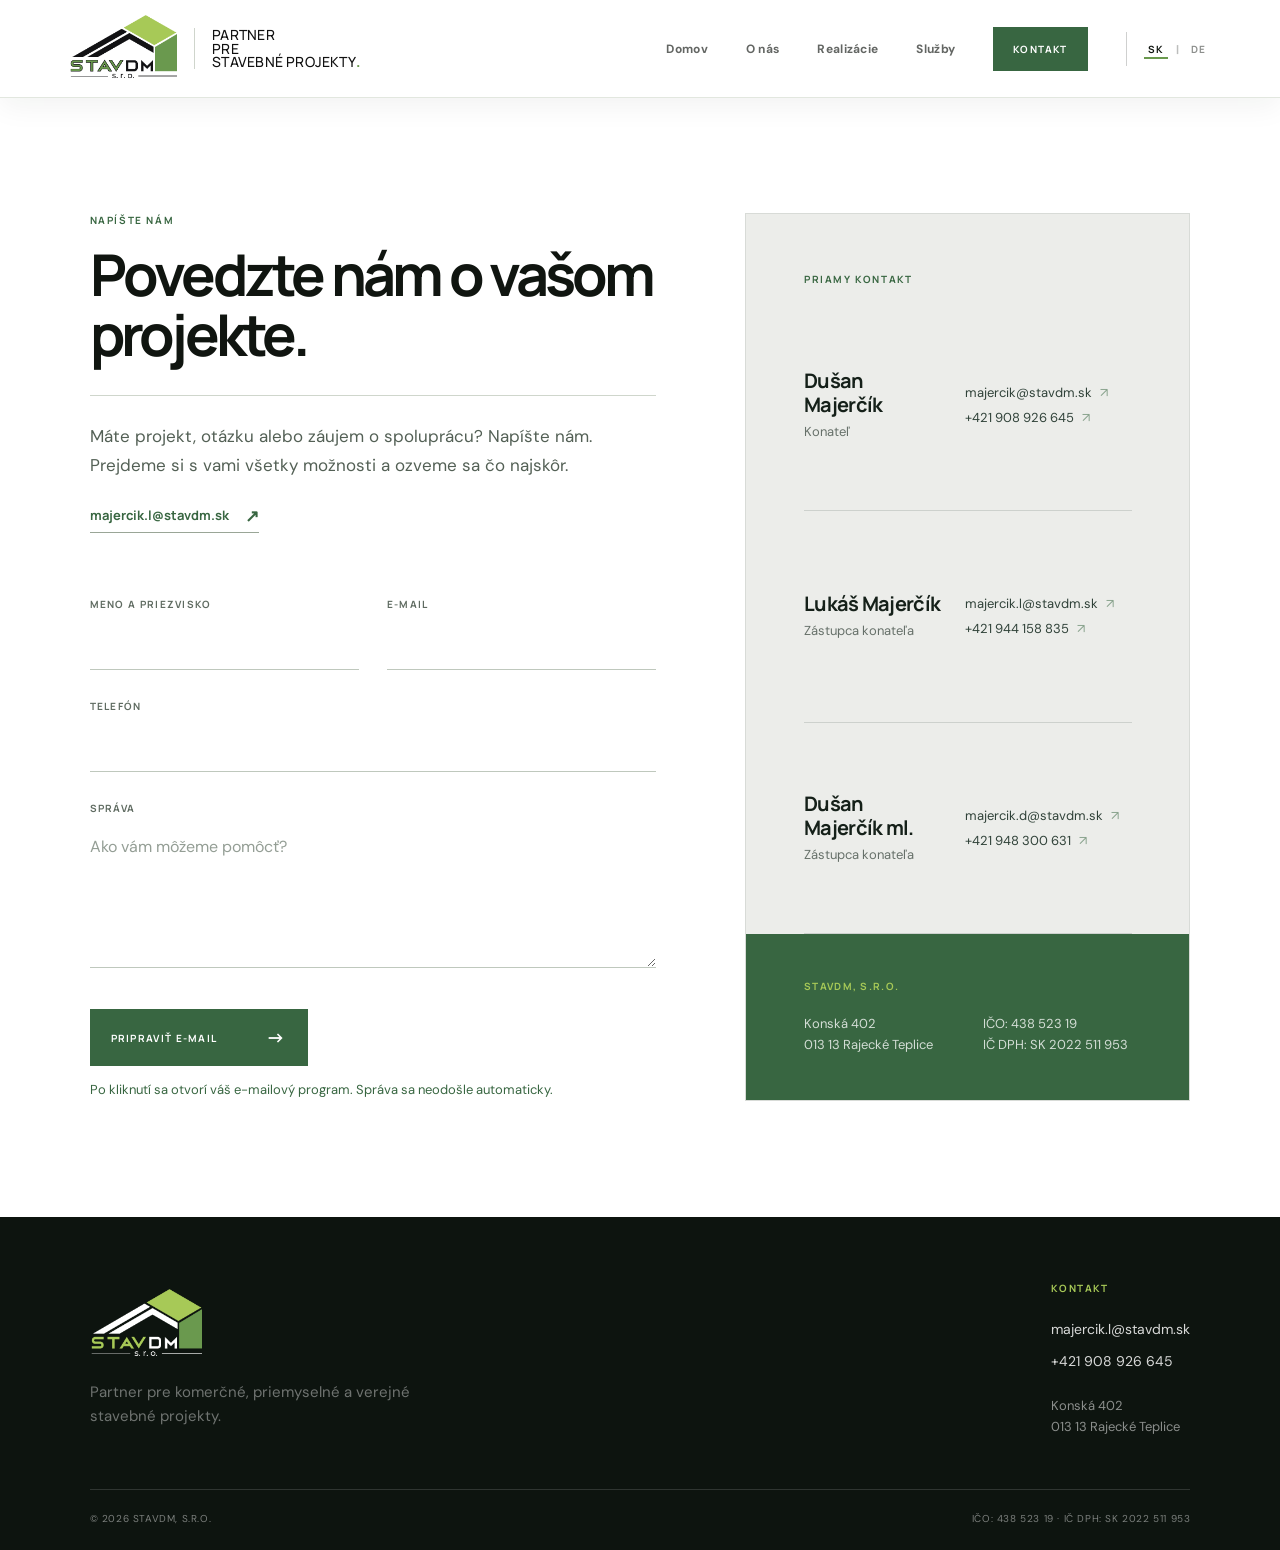
==== kontakt.html @ b0715de5 "Nahratie webu" ====
<!doctype html>
<html lang="sk">
  <head>
    <meta charset="UTF-8" />
    <meta name="viewport" content="width=device-width,initial-scale=1.0" />
    <meta
      name="description"
      content="Kontaktujte StavDM. Radi s vami preberieme váš stavebný projekt, jeho možnosti a všetky dôležité detaily."
    />
    <meta name="robots" content="index,follow" />
    <meta name="theme-color" content="#386641" />
    <title>Kontakt | StavDM</title>
    <script src="js/i18n.js?v=20261020-3"></script>
    <link rel="preconnect" href="https://fonts.googleapis.com" />
    <link rel="preconnect" href="https://fonts.gstatic.com" crossorigin />
    <link
      href="https://fonts.googleapis.com/css2?family=DM+Sans:wght@400;500;600;700&amp;family=Manrope:wght@500;600;700;800&amp;display=swap"
      rel="stylesheet"
    />
    <link rel="stylesheet" href="css/style.css" />
    <link rel="stylesheet" href="css/contact-page.css?v=20261019-11" />
    <link rel="icon" type="image/png" sizes="32x32" href="assets/icons/favicon-32.png" />
    <link rel="icon" type="image/png" sizes="192x192" href="assets/icons/favicon-192.png" />
    <link rel="apple-touch-icon" sizes="180x180" href="assets/icons/apple-touch-icon.png" />
    <link rel="manifest" href="site.webmanifest" />
  </head>
  <body class="contact-page-body">
    <header class="site-header">
      <a class="brand" href="index.html">
        <img src="assets/brand/StavDM_novelogo_1.png" alt="StavDM, s.r.o." />
        <span class="brand-tagline"
          >Partner<br />pre<br />stavebné projekty<span class="brand-dot"
            >.</span
          ></span
        >
      </a>
      <button
        class="menu-toggle"
        type="button"
        aria-label="Otvoriť menu"
        aria-expanded="false"
        aria-controls="main-navigation"
      >
        <span></span><span></span><span></span>
      </button>
      <nav class="main-nav" id="main-navigation" aria-label="Hlavná navigácia">
        <a href="index.html">Domov</a>
        <a href="o-nas.html">O nás</a>
        <a href="projekty.html">Realizácie</a>
        <a href="sluzby.html">Služby</a>
        <a class="nav-contact active" href="kontakt.html" aria-current="page"
          >Kontakt</a
        >
      </nav>
    </header>

    <main>
      <section class="contact-content" aria-label="Kontaktný formulár a kontakty">
        <div class="contact-form-panel">
          <header>
            <p class="eyebrow">NAPÍŠTE NÁM</p>
            <h1>Povedzte nám o vašom projekte.</h1>
            <div class="contact-form-intro">
              <p>
                Máte projekt, otázku alebo záujem o spoluprácu? Napíšte nám.
                Prejdeme si s vami všetky možnosti a ozveme sa čo najskôr.
              </p>
              <a href="mailto:majercik.l@stavdm.sk"
                >majercik.l@stavdm.sk <span aria-hidden="true">↗</span></a
              >
            </div>
          </header>

          <form id="contact-form" aria-describedby="form-note">
            <div class="contact-form-row">
              <label for="contact-name">
                <span>Meno a priezvisko</span>
                <input id="contact-name" type="text" name="name" required autocomplete="name" />
              </label>
              <label for="contact-email">
                <span>E-mail</span>
                <input id="contact-email" type="email" name="email" required autocomplete="email" />
              </label>
            </div>
            <label for="contact-phone">
              <span>Telefón</span>
              <input id="contact-phone" type="tel" name="phone" autocomplete="tel" />
            </label>
            <label for="contact-message">
              <span>Správa</span>
              <textarea
                id="contact-message"
                name="message"
                rows="5"
                required
                placeholder="Ako vám môžeme pomôcť?"
              ></textarea>
            </label>
            <button class="contact-submit" type="submit">
              Pripraviť e-mail <span aria-hidden="true">→</span>
            </button>
            <p class="form-note" id="form-note" aria-live="polite">
              Po kliknutí sa otvorí váš e-mailový program. Správa sa neodošle automaticky.
            </p>
          </form>
        </div>

        <aside class="contact-directory">
          <p class="eyebrow">PRIAMY KONTAKT</p>

          <article>
            <div>
              <h3>Dušan Majerčík</h3>
              <p>Konateľ</p>
            </div>
            <div class="contact-directory-links">
              <a href="mailto:majercik@stavdm.sk">majercik@stavdm.sk</a>
              <a href="tel:+421908926645">+421 908 926 645</a>
            </div>
          </article>

          <article>
            <div>
              <h3>Lukáš Majerčík</h3>
              <p>Zástupca konateľa</p>
            </div>
            <div class="contact-directory-links">
              <a href="mailto:majercik.l@stavdm.sk">majercik.l@stavdm.sk</a>
              <a href="tel:+421944158835">+421 944 158 835</a>
            </div>
          </article>

          <article>
            <div>
              <h3>Dušan Majerčík ml.</h3>
              <p>Zástupca konateľa</p>
            </div>
            <div class="contact-directory-links">
              <a href="mailto:majercik.d@stavdm.sk">majercik.d@stavdm.sk</a>
              <a href="tel:+421948300631">+421 948 300 631</a>
            </div>
          </article>

          <div class="contact-company">
            <span>StavDM, s.r.o.</span>
            <address>Konská 402<br />013 13 Rajecké Teplice</address>
            <p>IČO: 438 523 19<br />IČ DPH: SK 2022 511 953</p>
          </div>
        </aside>
      </section>
    </main>

    <footer class="site-footer">
      <div class="site-footer-main">
        <div class="site-footer-brand">
          <a href="index.html">
            <img src="assets/brand/stavDM_novelogo_22.png" alt="StavDM, s.r.o." />
          </a>
          <p>Partner pre komerčné, priemyselné a verejné stavebné projekty.</p>
        </div>
        <div class="site-footer-contact">
          <p>Kontakt</p>
          <a href="mailto:majercik.l@stavdm.sk">majercik.l@stavdm.sk</a>
          <a href="tel:+421908926645">+421 908 926 645</a>
          <address>Konská 402<br />013 13 Rajecké Teplice</address>
        </div>
      </div>
      <div class="site-footer-bottom">
        <small>© <span id="year"></span> StavDM, s.r.o.</small>
        <span>IČO: 438 523 19 · IČ DPH: SK 2022 511 953</span>
      </div>
    </footer>

    <script src="js/script.js?v=20261020-17"></script>
  </body>
</html>
---- css/style.css ----
:root{--lime:#a7c957;--green:#6a994e;--forest:#386641;--ink:#101510;--soft:#f3f5ef;--line:#d8ded4}*{box-sizing:border-box}html{scroll-behavior:smooth}body{margin:0;background:#fff;color:var(--ink);font-family:"DM Sans",Arial,sans-serif}a{color:inherit;text-decoration:none}h1,h2,h3,p{margin-top:0}h1,h2,h3{font-family:"Manrope",Arial,sans-serif}.site-header{height:98px;padding:0 clamp(24px,5.4vw,96px);display:flex;align-items:center;justify-content:space-between;border-bottom:1px solid #e7eae5;background:#fff;position:relative;z-index:5}.brand img{width:155px;display:block}.main-nav{height:100%;display:flex;align-items:center;gap:38px;font-size:12px;font-weight:700;letter-spacing:.025em}.main-nav>a:not(.nav-contact){height:100%;display:flex;align-items:center;position:relative;opacity:.65}.main-nav>a.active:not(.nav-contact),.main-nav>a:hover:not(.nav-contact){opacity:1}.main-nav>a.active:not(.nav-contact):after{content:"";height:3px;background:var(--green);position:absolute;bottom:0;left:0;right:0}.nav-contact,.button{background:var(--forest);color:#fff;padding:15px 20px;text-transform:uppercase;font:700 10px "Manrope";letter-spacing:.12em;border:0;cursor:pointer}.nav-contact b{font-size:16px;margin-left:8px}.menu-toggle{display:none}.hero{height:calc(100vh - 98px);min-height:610px;position:relative;background:var(--ink);padding:clamp(28px,4.5vw,72px);display:flex;align-items:end;overflow:hidden}.hero-image{position:absolute;inset:0;background:url("../assets/optimized/projects/lakeside-park-ii.webp") center/cover;filter:saturate(.74) contrast(1.06)}.hero-shade{position:absolute;inset:0;background:linear-gradient(90deg,rgba(7,13,8,.6),rgba(7,13,8,.03) 70%),linear-gradient(0deg,rgba(7,13,8,.25),transparent)}.hero-content{position:relative;background:#fff;width:min(700px,100%);padding:clamp(30px,4vw,63px);margin-bottom:clamp(0px,4vh,34px)}.eyebrow,.section-label{font:700 10px "Manrope";letter-spacing:.16em;text-transform:uppercase;color:var(--forest);margin:0 0 22px}.light{color:var(--lime)!important}h1{font-size:clamp(48px,5.8vw,87px);line-height:1;letter-spacing:-.075em;margin:0 0 22px}em{font-style:normal;color:var(--green)}.hero-content>p:not(.eyebrow),.page-title>p:last-child{font-size:16px;line-height:1.6;max-width:500px;margin-bottom:29px}.button{display:inline-flex;align-items:center;gap:22px;transition:background .2s,transform .2s}.button:hover{background:#203e28;transform:translateY(-2px)}.button-light{background:var(--forest);color:#fff}.button span{font-size:17px}.section{padding:clamp(80px,10vw,150px) clamp(24px,9vw,150px)}.landing-intro{display:grid;grid-template-columns:1fr 1.65fr;gap:7vw;align-items:start;background:#fff;border-bottom:1px solid var(--line)}.landing-intro h2,.cta-band h2{font-size:clamp(36px,4.2vw,62px);line-height:1.08;letter-spacing:-.065em;max-width:710px;margin-bottom:24px}.landing-intro p{font-size:18px;line-height:1.6;max-width:560px;color:#4c564d}.text-link{font:700 11px "Manrope";letter-spacing:.11em;text-transform:uppercase;display:inline-flex;gap:12px;align-items:center;margin-top:14px;border-bottom:1px solid var(--green);padding-bottom:6px}.text-link span{font-size:17px}.landing-links{padding:0 clamp(24px,5.4vw,96px) 90px;display:grid;grid-template-columns:1.4fr 1fr 1fr;gap:14px;background:#fff}.landing-tile{min-height:410px;padding:31px;display:block;position:relative;overflow:hidden;color:#fff;background:var(--forest)}.landing-tile:before{content:"";position:absolute;inset:0;background:center/cover;opacity:.48;transition:transform .5s}.landing-tile:hover:before{transform:scale(1.06)}.tile-projects:before{background-image:url("../assets/optimized/projects/volvo-valaliky.webp")}.tile-services{background:#6a994e}.tile-services:before{background-image:url("../assets/optimized/projects/doas-haly.webp")}.tile-contact{background:var(--ink)}.landing-tile:after{content:"";position:absolute;inset:0;background:linear-gradient(0deg,rgba(6,14,8,.74),rgba(6,14,8,.08))}.landing-tile span,.landing-tile h2,.landing-tile b{position:relative;z-index:1}.landing-tile span{font:700 10px "Manrope";letter-spacing:.14em;color:var(--lime)}.landing-tile h2{font-size:clamp(31px,3vw,48px);line-height:1;letter-spacing:-.07em;position:absolute;left:31px;bottom:28px;margin:0}.landing-tile b{position:absolute;right:30px;bottom:26px;border:1px solid rgba(255,255,255,.7);border-radius:50%;height:37px;width:37px;text-align:center;font:400 21px/34px Arial}.statement{background:var(--soft);padding:clamp(85px,12vw,155px) max(24px,16vw)}.statement p{font:600 clamp(28px,3.35vw,52px)/1.25 "Manrope";letter-spacing:-.06em;margin:0}.page-title{padding:clamp(75px,10vw,140px) clamp(24px,10vw,165px);background:var(--soft);border-bottom:10px solid var(--lime)}.page-title.dark{background:var(--ink);color:#fff;border-color:var(--green)}.page-title.dark h1 em{color:var(--lime)}.projects{background:#fff}.project-grid{display:grid;grid-template-columns:repeat(2,1fr);gap:18px}.project{min-height:440px;position:relative;overflow:hidden;background:var(--ink)}.project-large{grid-column:span 2;min-height:590px}.project img{position:absolute;inset:0;width:100%;height:100%;object-fit:cover;transition:transform .7s}.project:hover img{transform:scale(1.04)}.project:after{content:"";position:absolute;inset:0;background:linear-gradient(0deg,rgba(6,13,7,.9),transparent 58%)}.project>div{color:#fff;position:absolute;z-index:1;left:32px;bottom:29px}.project p{font:700 10px "Manrope";letter-spacing:.14em;color:var(--lime);margin-bottom:8px}.project h3{font-size:clamp(26px,3vw,43px);letter-spacing:-.06em;margin:0}.project-history{display:grid;grid-template-columns:1fr 1.5fr;gap:7vw;margin-top:90px;padding-top:36px;border-top:2px solid var(--ink)}.project-history h3{font-size:28px;line-height:1.15;letter-spacing:-.05em;margin:0}.project-history ul{list-style:none;padding:0;margin:0}.project-history li{display:grid;grid-template-columns:78px 1fr;gap:12px;padding:14px 0;border-bottom:1px solid var(--line);font-size:14px}.project-history b{font:700 11px "Manrope";letter-spacing:.1em;color:var(--green)}.services{background:#fff;padding-top:50px}.service-list{display:grid;grid-template-columns:repeat(3,1fr);border-top:2px solid var(--ink);border-left:1px solid var(--line)}.service-list article{min-height:280px;padding:28px;border-right:1px solid var(--line);border-bottom:1px solid var(--line)}.service-list span{font:700 10px "Manrope";letter-spacing:.1em;color:var(--green)}.service-list h3{font-size:27px;line-height:1.13;letter-spacing:-.055em;margin:48px 0 11px}.service-list p{font-size:14px;line-height:1.55;color:#5b665d;max-width:230px}.cta-band{background:var(--lime);padding:80px clamp(24px,9vw,150px);display:flex;justify-content:space-between;align-items:end;gap:30px}.cta-band h2{margin:0}.button-green{background:var(--ink);white-space:nowrap}.contact-page{display:grid;grid-template-columns:1.15fr .85fr;gap:8vw;background:#fff}.contact-form-wrap h2{font-size:43px;letter-spacing:-.06em}.contact-form-wrap form{max-width:600px}.contact-form-wrap label{display:block;font:700 10px "Manrope";letter-spacing:.12em;text-transform:uppercase;color:#657065;margin:22px 0}.contact-form-wrap input,.contact-form-wrap textarea{display:block;width:100%;border:0;border-bottom:2px solid var(--line);padding:12px 0 10px;background:transparent;color:var(--ink);font:16px "DM Sans";outline:0;resize:vertical}.contact-form-wrap input:focus,.contact-form-wrap textarea:focus{border-color:var(--green)}.contact-form-wrap button{margin-top:14px}.form-note{font-size:13px;color:var(--forest);margin-top:15px}.contacts{background:var(--soft);padding:clamp(27px,4vw,58px)}.contacts article{padding:0 0 22px;margin-bottom:22px;border-bottom:1px solid var(--line)}.contacts h3{font-size:20px;letter-spacing:-.04em;margin-bottom:3px}.contacts p{font-size:13px;color:#647065;margin-bottom:15px}.contacts a{display:block;font-size:13px;line-height:1.75;font-weight:600}.contacts a:hover{color:var(--green)}.company-info{padding-top:9px;display:flex;flex-direction:column;gap:13px;font:700 10px "Manrope";letter-spacing:.08em;color:#657065}footer{padding:58px clamp(24px,5.4vw,96px) 27px;background:var(--ink);color:#fff;display:grid;grid-template-columns:1.7fr 1.7fr 1fr;gap:24px;align-items:start}footer img{width:155px}footer p{margin:9px 0 0;font-size:13px;opacity:.65}footer>a{text-align:right;font:700 10px "Manrope";letter-spacing:.12em;text-transform:uppercase}footer small{grid-column:1/-1;border-top:1px solid rgba(255,255,255,.18);padding-top:20px;margin-top:24px;font-size:11px;color:#91a08e}@media(max-width:760px){.site-header{height:74px;padding:0 20px}.brand img{width:126px}.menu-toggle{width:44px;height:44px;padding:0;border:0;background:transparent;display:flex;flex-direction:column;justify-content:center;align-items:flex-end;gap:5px}.menu-toggle span{width:24px;height:2px;background:var(--ink)}.main-nav{display:none;position:absolute;left:0;right:0;top:74px;height:auto;padding:22px 20px;background:#fff;box-shadow:0 12px 18px rgba(0,0,0,.1);flex-direction:column;align-items:stretch;gap:19px}.main-nav.open{display:flex}.main-nav>a:not(.nav-contact){height:auto}.main-nav>a.active:not(.nav-contact):after{display:none}.nav-contact{text-align:center}.hero{height:calc(100vh - 74px);min-height:560px;padding:18px;align-items:end}.hero-content{padding:28px;margin:0}.hero-content>p:not(.eyebrow),.page-title>p:last-child{font-size:15px}.section,.page-title{padding:70px 22px}.landing-intro{grid-template-columns:1fr;gap:23px}.landing-intro p{font-size:16px}.landing-links{padding:0 22px 60px;grid-template-columns:1fr;gap:12px}.landing-tile{min-height:245px}.statement{padding:82px 31px}.project-grid{grid-template-columns:1fr;gap:12px}.project,.project-large{grid-column:auto;min-height:340px}.project>div{left:21px;bottom:20px}.project h3{font-size:30px}.project-history{grid-template-columns:1fr;gap:25px;margin-top:55px}.service-list{grid-template-columns:1fr}.service-list article{min-height:auto;padding:26px}.service-list h3{margin:26px 0 8px}.cta-band{display:block;padding:65px 22px}.cta-band h2{margin-bottom:28px}.contact-page{grid-template-columns:1fr;gap:42px}.contact-form-wrap h2{font-size:37px}.contacts{padding:30px}footer{grid-template-columns:1fr;gap:6px}footer>a{text-align:left;margin-top:16px}footer small{margin-top:25px}}
---- css/contact-page.css ----
.contact-page-body {
  min-width: 320px;
  background: #fff;
}

.contact-page-body .site-header {
  position: sticky;
  z-index: 100;
  top: 0;
  background: rgba(255, 255, 255, 0.97);
  border-bottom-color: #e2e7df;
  box-shadow: 0 8px 28px rgba(20, 34, 24, 0.055);
  backdrop-filter: blur(12px);
}

.contact-page-body .brand-tagline {
  color: #111;
  border-left-color: #cfd5cc;
}

.contact-page-body .main-nav > a:not(.nav-contact) {
  color: var(--ink);
}

.contact-page-body .nav-contact {
  background: var(--forest);
  color: #fff;
}

.contact-content {
  padding: clamp(76px, 9vw, 132px) clamp(24px, 7vw, 112px);
  display: grid;
  grid-template-columns: minmax(0, 1.12fr) minmax(390px, 0.88fr);
  gap: clamp(36px, 7vw, 108px);
  align-items: stretch;
}

.contact-form-panel {
  max-width: 790px;
}

.contact-form-panel > header {
  margin-bottom: clamp(44px, 5vw, 70px);
}

.contact-form-panel .eyebrow {
  margin-bottom: 18px;
}

.contact-form-panel h1 {
  max-width: 650px;
  margin: 0;
  font-size: clamp(38px, 4.5vw, 66px);
  line-height: 1.04;
  letter-spacing: -0.065em;
}

.contact-form-intro {
  max-width: 620px;
  margin-top: 30px;
  padding-top: 26px;
  border-top: 1px solid #cfd6cc;
}

.contact-form-intro > p {
  max-width: 560px;
  margin: 0 0 24px;
  color: #536055;
  font-size: 17px;
  line-height: 1.72;
}

.contact-form-intro > a {
  display: inline-flex;
  padding-bottom: 8px;
  border-bottom: 1px solid #9aa697;
  align-items: center;
  gap: 16px;
  color: var(--forest);
  font: 700 13px "Manrope", Arial, sans-serif;
  transition: color 0.2s ease, border-color 0.2s ease;
}

.contact-form-intro > a span {
  font-size: 17px;
  line-height: 1;
  transition: transform 0.2s ease;
}

.contact-form-intro > a:hover {
  color: var(--green);
  border-color: var(--green);
}

.contact-form-intro > a:hover span { transform: translate(3px, -3px); }

.contact-form-panel form {
  width: 100%;
}

.contact-form-row {
  display: grid;
  grid-template-columns: repeat(2, minmax(0, 1fr));
  gap: 28px;
}

.contact-form-panel label {
  margin: 0 0 29px;
  display: block;
}

.contact-form-panel label > span {
  display: block;
  margin-bottom: 9px;
  color: #5f6b61;
  font: 700 10px "Manrope", Arial, sans-serif;
  letter-spacing: 0.13em;
  text-transform: uppercase;
}

.contact-form-panel input,
.contact-form-panel textarea {
  width: 100%;
  min-height: 50px;
  padding: 11px 0 12px;
  border: 0;
  border-bottom: 1px solid #bfc8bd;
  border-radius: 0;
  outline: 0;
  background: transparent;
  color: var(--ink);
  font: 16px/1.5 "DM Sans", Arial, sans-serif;
  resize: vertical;
  transition: border-color 0.2s ease, box-shadow 0.2s ease;
}

.contact-form-panel textarea {
  min-height: 128px;
}

.contact-form-panel textarea::placeholder {
  color: #949e95;
}

.contact-form-panel input:focus,
.contact-form-panel textarea:focus {
  border-color: var(--green);
  box-shadow: 0 1px 0 var(--green);
}

.contact-submit {
  min-width: 218px;
  min-height: 57px;
  margin-top: 7px;
  padding: 17px 21px;
  border: 0;
  background: var(--forest);
  color: #fff;
  cursor: pointer;
  display: inline-flex;
  align-items: center;
  justify-content: space-between;
  gap: 32px;
  font: 700 10px "Manrope", Arial, sans-serif;
  letter-spacing: 0.13em;
  text-transform: uppercase;
  transition: background 0.22s ease, transform 0.22s ease;
}

.contact-submit span {
  font-size: 19px;
  line-height: 1;
  transition: transform 0.22s ease;
}

.contact-submit:hover,
.contact-submit:focus-visible {
  background: #284d32;
  outline: none;
  transform: translateY(-2px);
}

.contact-submit:hover span,
.contact-submit:focus-visible span {
  transform: translateX(4px);
}

.contact-form-panel .form-note {
  min-height: 20px;
  margin: 15px 0 0;
  color: var(--forest);
  font-size: 13px;
}

.contact-directory {
  --directory-pad-top: clamp(35px, 4.5vw, 65px);
  --directory-pad-x: clamp(35px, 4.5vw, 65px);
  --directory-pad-bottom: clamp(35px, 4.5vw, 65px);
  position: relative;
  overflow: hidden;
  display: flex;
  flex-direction: column;
  height: 100%;
  padding: var(--directory-pad-top) var(--directory-pad-x) var(--directory-pad-bottom);
  border: 1px solid #d8dbd7;
  background: #ecedea;
  color: #152019;
}

.contact-directory > .eyebrow {
  position: relative;
  z-index: 1;
  margin-bottom: 14px;
  color: var(--forest);
}

.contact-directory article {
  position: relative;
  z-index: 1;
  flex: 1 1 0;
  min-height: 0;
  padding: clamp(22px, 2.5vw, 36px) 0;
  margin: 0;
  border-bottom: 1px solid #cdd1cd;
  display: grid;
  grid-template-columns: minmax(0, 0.9fr) minmax(0, 1.1fr);
  align-items: center;
  gap: 25px;
}

.contact-directory h3 {
  margin: 0 0 5px;
  font-size: 20px;
  line-height: 1.2;
  letter-spacing: -0.035em;
}

.contact-directory article p {
  margin: 0;
  color: #667069;
  font-size: 13px;
  line-height: 1.5;
}

.contact-directory-links {
  padding-top: 1px;
  display: flex;
  flex-direction: column;
  align-items: flex-start;
  gap: 7px;
}

.contact-directory-links a {
  color: #304239;
  font-size: 13px;
  line-height: 1.4;
  transition: color 0.2s ease, transform 0.2s ease;
}

.contact-directory-links a::after {
  content: "↗";
  display: inline-block;
  margin-left: 8px;
  color: var(--forest);
  opacity: 0.55;
  transition: opacity 0.2s ease, transform 0.2s ease;
}

.contact-directory-links a:hover {
  color: var(--forest);
  transform: translateX(3px);
}

.contact-directory-links a:hover::after {
  opacity: 1;
  transform: translate(2px, -2px);
}

.contact-company {
  position: relative;
  z-index: 1;
  margin: 0 calc(-1 * var(--directory-pad-x)) calc(-1 * var(--directory-pad-bottom));
  padding: clamp(32px, 3.5vw, 48px) var(--directory-pad-x);
  display: grid;
  grid-template-columns: minmax(0, 1fr) minmax(0, 1fr);
  column-gap: 30px;
  background: var(--forest);
}

.contact-company > span {
  display: block;
  grid-column: 1 / -1;
  margin-bottom: 20px;
  color: var(--lime);
  font: 700 10px "Manrope", Arial, sans-serif;
  letter-spacing: 0.13em;
  text-transform: uppercase;
}

.contact-company address,
.contact-company p {
  margin: 0;
  color: rgba(255, 255, 255, 0.78);
  font-size: 13px;
  font-style: normal;
  line-height: 1.65;
}

@media (max-width: 1040px) {
  .contact-page-body .site-header:has(.main-nav:is(.open, .is-closing)) {
    -webkit-backdrop-filter: none;
    backdrop-filter: none;
  }

  .contact-content {
    grid-template-columns: minmax(0, 1fr) minmax(330px, 0.72fr);
    gap: 42px;
  }

  .contact-directory article {
    grid-template-columns: 1fr;
    gap: 14px;
  }

  .contact-company {
    grid-template-columns: 1fr;
    row-gap: 14px;
  }

  .contact-company > span {
    grid-column: 1;
    margin-bottom: 4px;
  }

  /* Skutočný frosted-glass panel: rozostruje obsah stránky priamo pod menu. */
  .contact-page-body .site-header .main-nav:is(.open, .is-closing) {
    isolation: isolate;
    overflow: hidden;
    border-top-color: rgba(255, 255, 255, 0.12);
    border-bottom-color: rgba(255, 255, 255, 0.1);
    background:
      linear-gradient(135deg, rgba(12, 18, 14, 0.6), rgba(30, 34, 31, 0.44));
    box-shadow:
      inset 0 1px 0 rgba(255, 255, 255, 0.12),
      inset 0 -1px 0 rgba(255, 255, 255, 0.06),
      0 20px 42px rgba(7, 12, 8, 0.3);
    -webkit-backdrop-filter: blur(28px) saturate(125%);
    backdrop-filter: blur(28px) saturate(125%);
  }

  .contact-page-body .site-header .main-nav:is(.open, .is-closing) > a:not(.nav-contact) {
    position: relative;
    z-index: 1;
    color: rgba(255, 255, 255, 0.9);
  }

  .contact-page-body .site-header .main-nav:is(.open, .is-closing) .nav-contact {
    position: relative;
    z-index: 1;
  }

  .contact-page-body .site-header .main-nav:is(.open, .is-closing) > a.active:not(.nav-contact),
  .contact-page-body .site-header .main-nav:is(.open, .is-closing) > a:hover:not(.nav-contact),
  .contact-page-body .site-header .main-nav:is(.open, .is-closing) > a:focus-visible:not(.nav-contact) {
    background: rgba(255, 255, 255, 0.08);
    color: #fff;
  }

  @supports not ((-webkit-backdrop-filter: blur(1px)) or (backdrop-filter: blur(1px))) {
    .contact-page-body .site-header .main-nav:is(.open, .is-closing) {
      background: rgba(16, 21, 17, 0.94);
    }
  }
}

@media (max-width: 760px) {
  .contact-page-body .site-header {
    height: 74px;
  }

  .contact-page-body .main-nav {
    z-index: 5;
    border-top: 1px solid #e7eae5;
  }

  .contact-content {
    padding: 66px 22px 72px;
    grid-template-columns: 1fr;
    gap: 59px;
  }

  .contact-form-panel > header {
    margin-bottom: 43px;
  }

  .contact-form-panel h1 {
    font-size: clamp(36px, 11vw, 48px);
  }

  .contact-form-intro > p { font-size: 15px; }

  .contact-form-row {
    grid-template-columns: 1fr;
    gap: 0;
  }

  .contact-submit {
    width: 100%;
  }

  .contact-directory {
    --directory-pad-top: 39px;
    --directory-pad-x: 28px;
    --directory-pad-bottom: 46px;
    height: auto;
  }

  .contact-directory > .eyebrow {
    margin-bottom: 32px;
  }

  .contact-directory article {
    flex: none;
    padding: 0 0 26px;
    margin: 0 0 27px;
  }

  .contact-company {
    margin-top: 4px;
  }
}

@media (prefers-reduced-motion: reduce) {
  .contact-page-body *,
  .contact-page-body *::before,
  .contact-page-body *::after {
    scroll-behavior: auto !important;
    transition-duration: 0.01ms !important;
  }
}
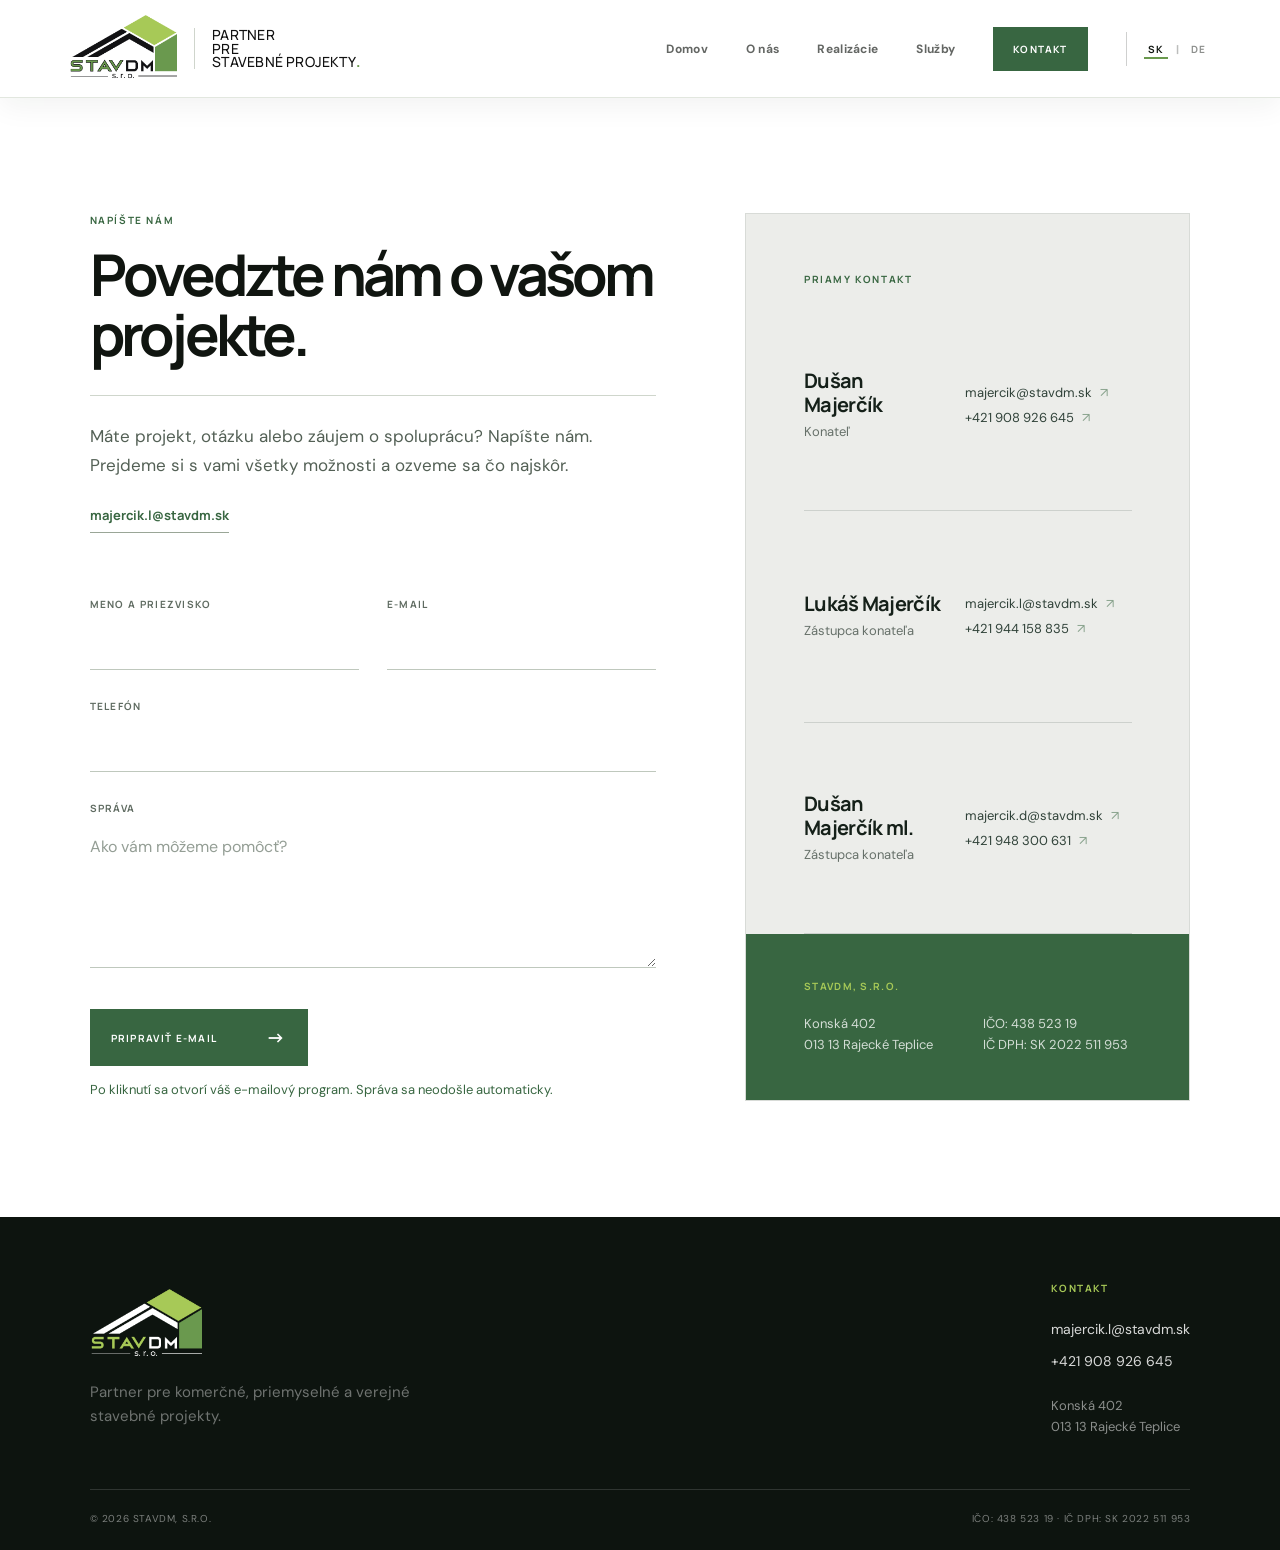
==== commit bc90153a: "Úprava šípok na mobile" ====
--- a/kontakt.html
+++ b/kontakt.html
@@ -18,7 +18,7 @@
       rel="stylesheet"
     />
     <link rel="stylesheet" href="css/style.css" />
-    <link rel="stylesheet" href="css/contact-page.css?v=20261019-11" />
+    <link rel="stylesheet" href="css/contact-page.css?v=20261020-13" />
     <link rel="icon" type="image/png" sizes="32x32" href="assets/icons/favicon-32.png" />
     <link rel="icon" type="image/png" sizes="192x192" href="assets/icons/favicon-192.png" />
     <link rel="apple-touch-icon" sizes="180x180" href="assets/icons/apple-touch-icon.png" />
@@ -65,9 +65,7 @@
                 Máte projekt, otázku alebo záujem o spoluprácu? Napíšte nám.
                 Prejdeme si s vami všetky možnosti a ozveme sa čo najskôr.
               </p>
-              <a href="mailto:majercik.l@stavdm.sk"
-                >majercik.l@stavdm.sk <span aria-hidden="true">↗</span></a
-              >
+              <a href="mailto:majercik.l@stavdm.sk">majercik.l@stavdm.sk</a>
             </div>
           </header>
 
--- a/css/contact-page.css
+++ b/css/contact-page.css
@@ -81,18 +81,10 @@
   transition: color 0.2s ease, border-color 0.2s ease;
 }
 
-.contact-form-intro > a span {
-  font-size: 17px;
-  line-height: 1;
-  transition: transform 0.2s ease;
-}
-
 .contact-form-intro > a:hover {
   color: var(--green);
   border-color: var(--green);
 }
-
-.contact-form-intro > a:hover span { transform: translate(3px, -3px); }
 
 .contact-form-panel form {
   width: 100%;
@@ -425,6 +417,10 @@
     margin: 0 0 27px;
   }
 
+  .contact-directory-links a::after {
+    display: none;
+  }
+
   .contact-company {
     margin-top: 4px;
   }
